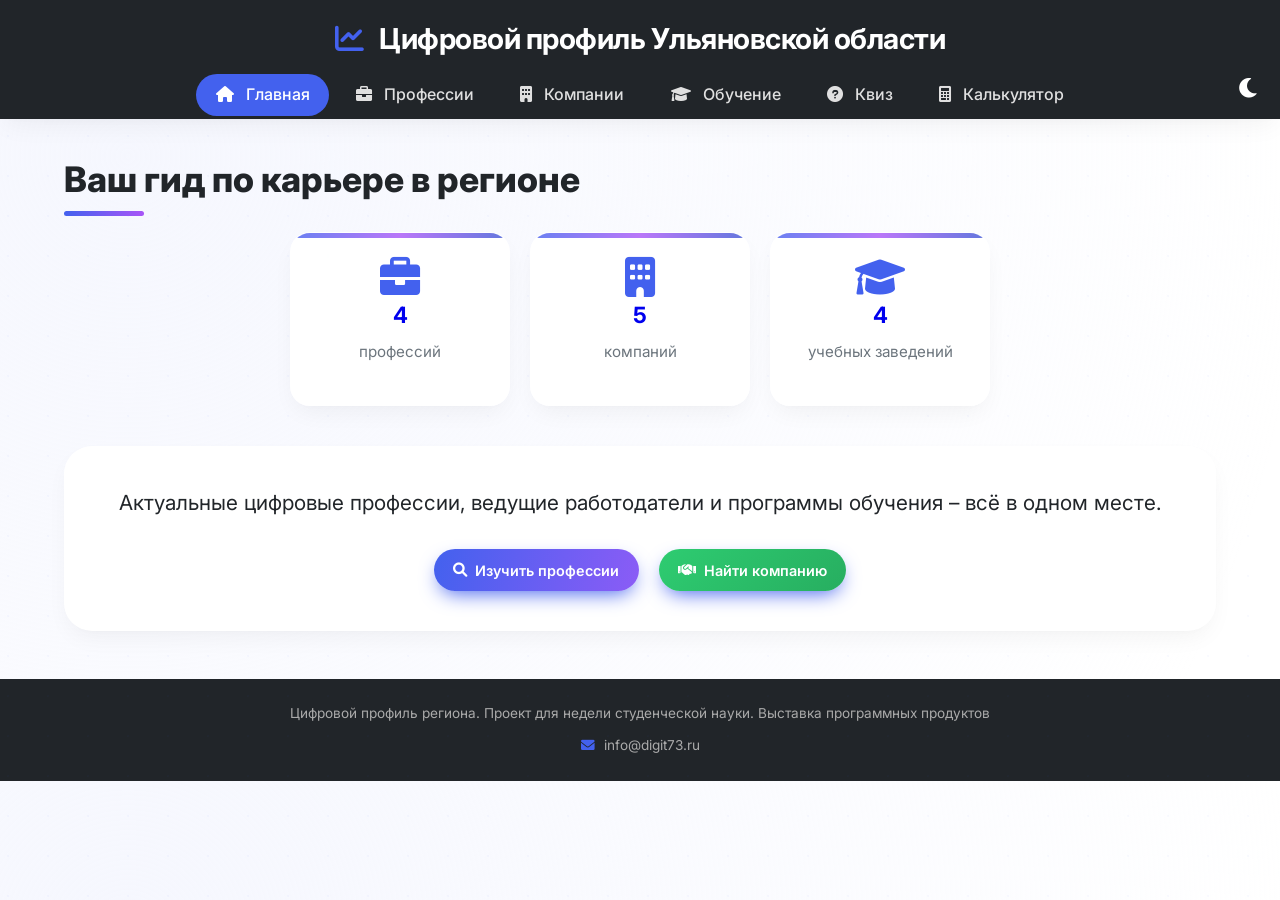
==== index.html @ 35b16ca6 "Add files via upload" ====
<!-- 1. Тип документа HTML5 -->
<!DOCTYPE html>
<!-- 2. Корневой элемент: язык страницы русский -->
<html lang="ru">
<head>
    <!-- 3. Кодировка UTF-8 (поддержка всех символов) -->
    <meta charset="UTF-8">
    <!-- 4. Адаптивный viewport: ширина = ширине устройства, масштаб 100% -->
    <meta name="viewport" content="width=device-width, initial-scale=1.0">
    <!-- 5. Заголовок вкладки браузера -->
    <title>Цифровой профиль Ульяновской области</title>
    <!-- 6. Подключение основного CSS -->
    <link rel="stylesheet" href="css/style.css">
    <!-- 7. Подключение иконок Font Awesome (внешний ресурс, не фреймворк) -->
    <link rel="stylesheet" href="https://cdnjs.cloudflare.com/ajax/libs/font-awesome/6.0.0-beta3/css/all.min.css">
</head>
<body>
    <!-- 8. Шапка сайта с навигацией -->
    <header>
        <!-- 9. Заголовок с иконкой графика -->
        <h1><i class="fas fa-chart-line"></i> Цифровой профиль Ульяновской области</h1>
        <!-- 10. Навигационное меню (иконки в ссылках) -->
        <nav>
            <a href="index.html"><i class="fas fa-home"></i> Главная</a>
            <a href="professions.html"><i class="fas fa-briefcase"></i> Профессии</a>
            <a href="companies.html"><i class="fas fa-building"></i> Компании</a>
            <a href="education.html"><i class="fas fa-graduation-cap"></i> Обучение</a>
            <a href="quiz.html"><i class="fas fa-question-circle"></i> Квиз</a>
            <a href="calculator.html"><i class="fas fa-calculator"></i> Калькулятор</a>
        </nav>
        <!-- 11. Кнопка переключения тёмной темы (в правом верхнем углу) -->
        <div style="text-align: right; margin-top: -40px; margin-right: 20px;">
            <button id="themeToggle" class="theme-btn" style="background: none; border: none; color: white; font-size: 1.4rem; cursor: pointer;">
                <i class="fas fa-moon"></i> <!-- Иконка луны (светлая тема) -->
            </button>
        </div>
    </header>

    <!-- 12. Основной контейнер -->
    <div class="container">
        <!-- 13. Заголовок страницы с полоской -->
        <h2 class="page-title">Ваш гид по карьере в регионе</h2>

        <!-- 14. Блок статистики (три кликабельные карточки) -->
        <div style="display: flex; flex-wrap: wrap; gap: 20px; justify-content: center; margin-bottom: 40px;">
            <!-- 15. Карточка-ссылка на страницу профессий -->
            <a href="professions.html" class="card-link" style="text-decoration: none; display: block; width: 220px;">
                <div class="card" style="text-align: center; width: 100%;">
                    <i class="fas fa-briefcase" style="font-size: 2.5rem; color: #4361ee;"></i>
                    <!-- 16. Счётчик профессий (заполнится через JS) -->
                    <h3 id="profCount">0</h3>
                    <p>профессий</p>
                </div>
            </a>
            <!-- 17. Карточка-ссылка на страницу компаний -->
            <a href="companies.html" class="card-link" style="text-decoration: none; display: block; width: 220px;">
                <div class="card" style="text-align: center; width: 100%;">
                    <i class="fas fa-building" style="font-size: 2.5rem; color: #4361ee;"></i>
                    <h3 id="companyCount">0</h3>
                    <p>компаний</p>
                </div>
            </a>
            <!-- 18. Карточка-ссылка на страницу образования -->
            <a href="education.html" class="card-link" style="text-decoration: none; display: block; width: 220px;">
                <div class="card" style="text-align: center; width: 100%;">
                    <i class="fas fa-graduation-cap" style="font-size: 2.5rem; color: #4361ee;"></i>
                    <h3 id="eduCount">0</h3>
                    <p>учебных заведений</p>
                </div>
            </a>
        </div>

        <!-- 19. Приветственный блок с кнопками -->
        <div style="background: white; border-radius: 28px; padding: 40px; box-shadow: var(--shadow); text-align: center;">
            <p style="font-size: 1.3rem; margin-bottom: 30px;">
                <!-- 🚀 -->
                 Актуальные цифровые профессии, ведущие работодатели и программы обучения – всё в одном месте.
            </p>
            <div style="display: flex; gap: 20px; justify-content: center; flex-wrap: wrap;">
                <a href="professions.html" class="btn"><i class="fas fa-search"></i> Изучить профессии</a>
                <a href="companies.html" class="btn" style="background: linear-gradient(135deg, #2ecc71, #27ae60);"><i class="fas fa-handshake"></i> Найти компанию</a>
            </div>
        </div>
    </div>

    <!-- 20. Подвал -->
    <footer>
        <p>Цифровой профиль региона. Проект для недели студенческой науки. Выставка программных продуктов</p>
        <p style="margin-top: 10px;"><i class="fas fa-envelope"></i> info@digit73.ru</p>
    </footer>

    <!-- 21. Подключение данных (массивы professions, companies, education) -->
    <script src="js/data.js"></script>
    <!-- 22. Общий скрипт (активное меню, тёмная тема) -->
    <script src="js/main.js"></script>
    <!-- 23. Скрипт анимированного счётчика (запускается после загрузки данных) -->
    <script>
        // Функция анимации счётчика: плавно увеличивает число от 0 до target за duration мс
        function animateCounter(elementId, targetNumber, duration = 1500) {
            const element = document.getElementById(elementId);
            if (!element) return;
            let start = 0;
            // Вычисляем шаг приращения: targetNumber / (количество кадров за duration)
            const steps = duration / 16; // примерно 60 кадров в секунду
            const increment = targetNumber / steps;
            let current = 0;
            const updateCounter = () => {
                current += increment;
                if (current < targetNumber) {
                    element.innerText = Math.floor(current);
                    requestAnimationFrame(updateCounter); // следующий кадр
                } else {
                    element.innerText = targetNumber; // финальное точное значение
                }
            };
            updateCounter();
        }

        // Запускаем анимацию после полной загрузки страницы (чтобы данные точно были)
        window.addEventListener('load', () => {
            animateCounter('profCount', professions.length);
            animateCounter('companyCount', companies.length);
            animateCounter('eduCount', education.length);
        });
    </script>
</body>
</html>
---- css/style.css ----
/* -------------------- 1. ПОДКЛЮЧЕНИЕ ШРИФТА -------------------- */
/* Импортируем шрифт Inter с серверов Google. Параметры: 400 (обычный), 500, 600, 700 (жирный). */
@import url('https://fonts.googleapis.com/css2?family=Inter:wght@400;500;600;700&display=swap');

/* -------------------- 2. CSS-ПЕРЕМЕННЫЕ (глобальные значения) -------------------- */
:root {
    --primary: #4361ee;           /* Основной синий цвет – для кнопок, ссылок, акцентов */
    --primary-dark: #3a56d4;      /* Более тёмный оттенок синего для состояния наведения */
    --secondary: #6c757d;         /* Серый цвет для второстепенного текста (описания) */
    --dark: #212529;              /* Почти чёрный цвет для основного текста (светлая тема) */
    --light: #f8f9fa;             /* Светло-серый фон (используется редко, но оставлен) */
    --white: #ffffff;             /* Белый цвет для карточек и фоновых блоков */
    --shadow: 0 10px 25px -5px rgba(0, 0, 0, 0.05), 0 8px 10px -6px rgba(0, 0, 0, 0.02); /* Лёгкая тень */
    --shadow-hover: 0 25px 35px -12px rgba(0, 0, 0, 0.2); /* Усиленная тень при наведении на карточку */
    --border-radius: 20px;        /* Единое скругление углов для карточек и блоков */
}

/* -------------------- 3. ГЛОБАЛЬНЫЙ СБРОС ОТСТУПОВ -------------------- */
/* Убираем внешние и внутренние отступы у всех элементов, меняем модель расчёта ширины */
* {
    margin: 0;                    /* Обнуляем внешние отступы */
    padding: 0;                  /* Обнуляем внутренние отступы */
    box-sizing: border-box;      /* Ширина элемента включает padding и border, не увеличивая его */
}

/* -------------------- 4. БАЗОВЫЕ СТИЛИ BODY (ФОН, ШРИФТ, ЦВЕТ) -------------------- */
body {
    font-family: 'Inter', sans-serif;   /* Устанавливаем шрифт Inter, запасной – sans-serif */
    /* Радиальный градиент: центр в точке (10% от ширины, 20% от высоты) */
    background: radial-gradient(circle at 10% 20%, rgba(67, 97, 238, 0.05) 0%, rgba(255, 255, 255, 0.98) 90%);
    color: var(--dark);                 /* Цвет текста – почти чёрный */
    line-height: 1.6;                  /* Межстрочный интервал для удобства чтения */
    transition: background 0.3s, color 0.3s; /* Плавная смена фона и цвета при переключении темы */
    position: relative;                /* Для позиционирования псевдоэлемента с точками */
}
/* Псевдоэлемент перед body – создаёт декоративный паттерн (точки) на фоне */
body::before {
    content: '';                       /* Обязательное свойство для псевдоэлемента */
    position: fixed;                  /* Фиксированное позиционирование (не двигается при скролле) */
    top: 0;                           /* Прижимаем к верхнему краю */
    left: 0;                          /* Прижимаем к левому краю */
    width: 100%;                      /* На всю ширину экрана */
    height: 100%;                     /* На всю высоту экрана */
    /* Рисуем радиальными градиентами точки: цвет с прозрачностью 3%, размер 2%, прозрачные промежутки */
    background-image: radial-gradient(circle at 20% 40%, rgba(67, 97, 238, 0.03) 2%, transparent 2.5%);
    background-size: 40px 40px;       /* Размер одной «клетки» узора */
    pointer-events: none;             /* Чтобы точки не мешали кликам по элементам */
    z-index: 0;                       /* Помещаем под основной контент */
}

/* -------------------- 5. ШАПКА САЙТА -------------------- */
header {
    background: var(--dark);          /* Тёмный фон шапки */
    color: var(--white);              /* Белый текст */
    padding: 1rem 0;                  /* Вертикальные отступы 1rem, горизонтальные 0 */
    box-shadow: var(--shadow);        /* Лёгкая тень снизу */
    position: relative;               /* Для корректного перекрытия z-index */
    z-index: 10;                      /* Чтобы шапка была выше декоративных точек */
}
/* Заголовок первого уровня внутри шапки */
header h1 {
    text-align: center;               /* Выравнивание по центру */
    font-weight: 700;                 /* Жирное начертание */
    letter-spacing: -0.5px;           /* Немного уменьшаем расстояние между буквами */
    font-size: 1.8rem;                /* Размер шрифта */
}
/* Иконка внутри заголовка */
header h1 i {
    margin-right: 10px;               /* Отступ справа от иконки */
    color: var(--primary);            /* Цвет иконки – основной синий */
}

/* -------------------- 6. НАВИГАЦИЯ -------------------- */
nav {
    display: flex;                    /* Горизонтальное расположение пунктов */
    justify-content: center;          /* Центрируем по горизонтали */
    flex-wrap: wrap;                  /* Если не влезают – переносим на новую строку */
    gap: 0.5rem;                     /* Расстояние между пунктами */
    margin-top: 0.75rem;              /* Отступ сверху от заголовка */
}
/* Ссылки в навигации */
nav a {
    color: #e0e0e0;                   /* Светло-серый цвет текста */
    text-decoration: none;            /* Убираем подчёркивание */
    padding: 0.5rem 1.2rem;           /* Внутренние отступы: сверху/снизу 0.5rem, слева/справа 1.2rem */
    border-radius: 40px;              /* Сильно скруглённые углы (пилюли) */
    font-weight: 500;                 /* Полужирное начертание */
    transition: all 0.2s ease;        /* Плавные переходы для всех свойств */
}
/* Иконка внутри ссылки навигации */
nav a i {
    margin-right: 8px;                /* Отступ иконки от текста */
}
/* Эффект при наведении на пункт меню */
nav a:hover {
    background: rgba(255, 255, 255, 0.1); /* Полупрозрачный белый фон */
    color: white;                         /* Полностью белый текст */
}
/* Активный пункт меню (текущая страница) */
nav a.active {
    background: var(--primary);       /* Заливка основным синим цветом */
    color: white;                     /* Белый текст */
}

/* -------------------- 7. ОСНОВНОЙ КОНТЕЙНЕР ДЛЯ КОНТЕНТА -------------------- */
.container {
    max-width: 1200px;                /* Максимальная ширина контента */
    margin: 2rem auto;                /* Отступы сверху/снизу 2rem, горизонтально auto (центрирование) */
    padding: 0 1.5rem;                /* Боковые отступы на случай узкого экрана */
    position: relative;               /* Чтобы контент был над декоративными точками */
    z-index: 2;                       /* Поднимаем выше псевдоэлемента body::before */
}

/* -------------------- 8. ЗАГОЛОВКИ СТРАНИЦ С ДЕКОРАТИВНОЙ ПОЛОСКОЙ -------------------- */
.page-title {
    font-size: 2.2rem;                /* Крупный размер */
    font-weight: 800;                 /* Экстра-жирный */
    margin-bottom: 1.5rem;            /* Отступ снизу */
    position: relative;               /* Для позиционирования псевдоэлемента с полоской */
    display: inline-block;            /* Чтобы полоска была только под текстом, а не на всю ширину */
}
/* Псевдоэлемент – цветная полоска под заголовком */
.page-title::after {
    content: '';                      /* Обязательно для псевдоэлемента */
    position: absolute;               /* Абсолютное позиционирование относительно .page-title */
    bottom: -8px;                    /* Отступ вниз от текста */
    left: 0;                          /* Привязана к левому краю */
    width: 80px;                      /* Ширина полоски */
    height: 5px;                      /* Высота полоски */
    background: linear-gradient(90deg, var(--primary), #a855f7); /* Градиент от синего к фиолетовому */
    border-radius: 5px;               /* Скругление концов */
    animation: slideIn 0.5s ease-out; /* Анимация появления (выезжает слева) */
}
/* Анимация выезжающей полоски */
@keyframes slideIn {
    from { width: 0; opacity: 0; }   /* Начальное состояние: ширина 0, прозрачно */
    to { width: 80px; opacity: 1; }   /* Конечное: ширина 80px, полностью видно */
}

/* -------------------- 9. СЕТКА КАРТОЧЕК (FLEX-КОНТЕЙНЕР) -------------------- */
.card-container {
    display: flex;                    /* Включаем flex-раскладку */
    flex-wrap: wrap;                 /* Разрешаем перенос карточек на следующую строку */
    gap: 1.8rem;                     /* Расстояние между карточками */
    justify-content: center;         /* Центрируем карточки по горизонтали */
    margin-top: 1.5rem;              /* Отступ сверху от фильтра */
}

/* -------------------- 10. СТИЛИ ОДНОЙ КАРТОЧКИ (СТЕКЛЯННЫЙ ЭФФЕКТ) -------------------- */
.card {
    background: rgba(255, 255, 255, 0.9);  /* Белый с прозрачностью 90% (лёгкое стекло) */
    backdrop-filter: blur(2px);            /* Размытие фона под карточкой (эффект стекла) */
    border-radius: var(--border-radius);   /* Скругление углов из переменной (20px) */
    padding: 1.5rem;                      /* Внутренние отступы */
    box-shadow: var(--shadow);             /* Лёгкая тень из переменной */
    transition: transform 0.25s ease, box-shadow 0.25s ease, background 0.2s; /* Плавные изменения */
    width: 300px;                         /* Фиксированная ширина карточки */
    display: flex;                        /* Внутри – flex-контейнер */
    flex-direction: column;               /* Элементы располагаются вертикально */
    border: 1px solid rgba(255, 255, 255, 0.3); /* Полупрозрачная белая рамка */
    position: relative;                   /* Для позиционирования цветной полоски сверху */
    overflow: hidden;                     /* Чтобы цветная полоска не вылезала за скруглённые углы */
    animation: fadeInUp 0.4s ease-out;    /* Анимация появления снизу */
}
/* Цветная полоска сверху карточки (псевдоэлемент) */
.card::before {
    content: '';                          /* Обязательное свойство */
    position: absolute;                   /* Абсолютное позиционирование внутри .card */
    top: 0;                               /* Прижимаем к верхнему краю */
    left: 0;                              /* Прижимаем к левому краю */
    width: 100%;                          /* На всю ширину карточки */
    height: 5px;                          /* Высота полоски 5 пикселей */
    background: linear-gradient(90deg, var(--primary), #a855f7, var(--primary-dark)); /* Градиент */
    opacity: 0.8;                         /* Немного прозрачная */
}
/* Эффект при наведении курсора на карточку */
.card:hover {
    transform: translateY(-8px);          /* Поднимаем карточку вверх на 8px */
    box-shadow: var(--shadow-hover);      /* Усиленная тень */
    background: rgba(255, 255, 255, 1);   /* Полностью непрозрачный белый фон */
}
/* Заголовок внутри карточки */
.card h3 {
    font-size: 1.4rem;                    /* Размер шрифта */
    font-weight: 700;                     /* Жирный */
    margin-bottom: 0.5rem;                /* Отступ снизу */
}
/* Текст описания внутри карточки */
.card p {
    color: var(--secondary);              /* Серый цвет */
    margin-bottom: 1rem;                  /* Отступ снизу */
    font-size: 0.95rem;                  /* Размер шрифта */
    flex-grow: 1;                         /* Занимает всё свободное место, чтобы кнопка была внизу */
}
/* Блок с зарплатой */
.card .salary {
    font-weight: 700;                     /* Жирный */
    color: var(--primary);                /* Синий цвет */
    margin-bottom: 0.5rem;                /* Отступ снизу */
    font-size: 1.1rem;                   /* Немного крупнее */
}
/* Бейдж востребованности */
.card .demand {
    display: inline-block;                /* Чтобы ширина была по содержимому */
    padding: 0.25rem 1rem;               /* Внутренние отступы */
    border-radius: 30px;                 /* Сильно скруглённые углы (пилюля) */
    font-size: 0.75rem;                  /* Мелкий текст */
    font-weight: 700;                    /* Жирный */
    text-transform: uppercase;            /* Все буквы заглавные */
    align-self: flex-start;              /* Прижимаем к левому краю (не растягиваем) */
    margin-bottom: 1rem;                 /* Отступ снизу */
}
/* Иконки внутри карточки – анимация при наведении */
.card i {
    transition: transform 0.2s, color 0.2s; /* Плавное изменение размера и цвета */
}
.card:hover i {
    transform: scale(1.1);                /* Увеличиваем иконку на 10% */
    color: var(--primary);                /* Меняем цвет на основной синий */
}

/* -------------------- 11. ЦВЕТА БЕЙДЖЕЙ ВОСТРЕБОВАННОСТИ -------------------- */
.demand-high { background: #fee2e2; color: #b91c1c; }   /* Красный для высокого спроса */
.demand-medium { background: #fff3cd; color: #856404; } /* Жёлтый для среднего */
.demand-low { background: #d1e7dd; color: #0f5132; }    /* Зелёный для низкого */

/* -------------------- 12. КНОПКИ (ОБЩИЙ СТИЛЬ) -------------------- */
.card button, .btn {
    background: linear-gradient(105deg, var(--primary) 0%, #8b5cf6 100%); /* Градиент синий→фиолетовый */
    color: white;                         /* Белый текст */
    border: none;                         /* Убираем стандартную рамку */
    padding: 0.6rem 1.2rem;               /* Внутренние отступы */
    border-radius: 40px;                  /* Сильно скруглённые углы (пилюля) */
    font-size: 0.9rem;                   /* Размер шрифта */
    font-weight: 600;                     /* Полужирный */
    cursor: pointer;                      /* Курсор-указатель при наведении */
    transition: all 0.3s cubic-bezier(0.2, 0.9, 0.4, 1.1); /* Плавная анимация с нелинейным ускорением */
    box-shadow: 0 8px 20px -6px var(--primary); /* Тень с синим свечением */
    align-self: flex-start;              /* Прижимаем к левому краю (не растягиваем) */
    text-decoration: none;                /* Убираем подчёркивание (для ссылок) */
    display: inline-flex;                /* Гибкий контейнер для иконки и текста в строку */
    align-items: center;                 /* Вертикальное выравнивание по центру */
    gap: 8px;                            /* Расстояние между иконкой и текстом */
}
/* Эффект при наведении на кнопку */
.card button:hover, .btn:hover {
    transform: translateY(-2px);          /* Лёгкий подъём вверх */
    box-shadow: 0 12px 25px -8px var(--primary); /* Усиленная тень */
    background: linear-gradient(105deg, #3b4fcf 0%, #7c3aed 100%); /* Более тёмный градиент */
}
/* Эффект при нажатии (active) */
.card button:active, .btn:active {
    transform: translateY(1px);           /* Небольшое опускание (имитация нажатия) */
}

/* -------------------- 13. БЛОК ФИЛЬТРАЦИИ (СТЕКЛЯННЫЙ ЭФФЕКТ) -------------------- */
.filter-section {
    background: rgba(255, 255, 255, 0.85); /* Белый с прозрачностью 85% */
    backdrop-filter: blur(4px);            /* Размытие фона под блоком (стекло) */
    padding: 1rem 1.5rem;                 /* Внутренние отступы */
    border-radius: 60px;                  /* Очень скруглённые углы (большая пилюля) */
    box-shadow: 0 10px 25px -10px rgba(0, 0, 0, 0.1); /* Лёгкая тень */
    display: flex;                        /* Горизонтальное расположение элементов */
    gap: 1rem;                            /* Расстояние между элементами */
    flex-wrap: wrap;                      /* Перенос на новую строку при узком экране */
    align-items: center;                  /* Вертикальное выравнивание по центру */
    margin-bottom: 2rem;                  /* Отступ снизу */
    border: 1px solid rgba(255, 255, 255, 0.5); /* Полупрозрачная белая рамка */
}
/* Метка (label) внутри блока фильтрации */
.filter-section label {
    font-weight: 600;                     /* Полужирный */
}
/* Селекты и поля ввода внутри фильтра */
.filter-section select, .filter-section input {
    padding: 0.5rem 1rem;                 /* Внутренние отступы */
    border: 1px solid #dee2e6;            /* Светло-серая рамка */
    border-radius: 40px;                  /* Скругление */
    font-size: 0.9rem;                   /* Размер шрифта */
    background: white;                    /* Белый фон */
    transition: all 0.2s;                /* Плавные переходы */
}
/* Состояние фокуса для полей ввода */
.filter-section select:focus, .filter-section input:focus {
    outline: none;                        /* Убираем стандартное обведение */
    border-color: var(--primary);         /* Меняем цвет рамки на основной синий */
    box-shadow: 0 0 0 3px rgba(67, 97, 238, 0.2); /* Синее свечение */
}

/* -------------------- 14. КАЛЬКУЛЯТОР ЗАРПЛАТ -------------------- */
.calculator-box {
    background: white;                    /* Белый фон */
    border-radius: var(--border-radius);  /* Скругление углов */
    padding: 2rem;                        /* Внутренние отступы */
    max-width: 550px;                     /* Ограничение ширины */
    margin: 0 auto;                       /* Центрирование по горизонтали */
    box-shadow: var(--shadow);             /* Тень */
}
/* Группа полей формы (метка + поле) */
.form-group {
    margin-bottom: 1.5rem;                /* Отступ снизу */
}
/* Метка внутри группы */
.form-group label {
    display: block;                       /* Занимает всю ширину */
    font-weight: 600;                     /* Полужирный */
    margin-bottom: 0.5rem;                /* Отступ снизу */
}
/* Селекты и поля ввода внутри калькулятора */
.form-group select, .form-group input {
    width: 100%;                          /* На всю ширину родителя */
    padding: 0.75rem 1rem;                /* Внутренние отступы */
    border: 1px solid #dee2e6;            /* Светло-серая рамка */
    border-radius: 40px;                  /* Скругление */
    font-size: 1rem;                     /* Размер шрифта */
}
/* Блок с результатом расчёта */
.result-box {
    margin-top: 1.5rem;                   /* Отступ сверху */
    padding: 1rem;                        /* Внутренние отступы */
    background: #eef2ff;                  /* Светло-синий фон */
    border-radius: var(--border-radius);  /* Скругление */
    border-left: 5px solid var(--primary); /* Цветная полоска слева */
}

/* -------------------- 15. ПОДВАЛ САЙТА -------------------- */
footer {
    background: var(--dark);              /* Тёмный фон */
    color: #aaa;                          /* Светло-серый текст */
    text-align: center;                   /* Текст по центру */
    padding: 1.5rem;                      /* Внутренние отступы */
    margin-top: 3rem;                     /* Отступ сверху от контента */
    font-size: 0.85rem;                  /* Мелкий шрифт */
}
/* Иконки в подвале */
footer i {
    margin-right: 5px;                    /* Отступ справа */
    color: var(--primary);                /* Синий цвет */
}

/* -------------------- 16. АНИМАЦИЯ ПОЯВЛЕНИЯ КАРТОЧЕК (FADE IN + СДВИГ) -------------------- */
@keyframes fadeInUp {
    from {
        opacity: 0;                       /* Начальное состояние – полностью прозрачно */
        transform: translateY(20px);      /* Сдвиг вниз на 20 пикселей */
    }
    to {
        opacity: 1;                       /* Конечное состояние – полностью видимо */
        transform: translateY(0);         /* Без сдвига */
    }
}

/* -------------------- 17. АДАПТИВНОСТЬ ДЛЯ МОБИЛЬНЫХ УСТРОЙСТВ (ШИРИНА ≤ 768px) -------------------- */
@media (max-width: 768px) {
    header h1 { font-size: 1.4rem; }            /* Уменьшаем заголовок шапки */
    nav a { padding: 0.4rem 0.8rem; font-size: 0.8rem; } /* Уменьшаем ссылки в меню */
    .page-title { font-size: 1.8rem; }           /* Уменьшаем заголовки страниц */
    .filter-section {
        flex-direction: column;                  /* Элементы фильтра выстраиваются вертикально */
        align-items: stretch;                    /* Растягиваются на всю ширину */
        border-radius: 24px;                     /* Меньшее скругление */
    }
    .filter-section select, .filter-section input {
        width: 100%;                             /* Поля ввода на всю ширину */
    }
    .card-container {
        justify-content: center;                 /* Карточки по центру */
    }
}

/* -------------------- 18. СТИЛИ ДЛЯ КВИЗА (ТЕСТА) -------------------- */
.quiz-container {
    background: white;                    /* Белый фон */
    border-radius: var(--border-radius);  /* Скругление */
    padding: 2rem;                        /* Внутренние отступы */
    box-shadow: var(--shadow);             /* Тень */
    max-width: 700px;                     /* Ограничение ширины */
    margin: 0 auto;                       /* Центрирование */
}
/* Прогресс-бар (полоса выполнения) */
.progress {
    height: 8px;                          /* Высота */
    background: #e0e0e0;                  /* Светло-серый фон */
    border-radius: 10px;                  /* Скругление */
    margin-bottom: 2rem;                  /* Отступ снизу */
    overflow: hidden;                     /* Чтобы дочерний элемент не вылезал */
}
/* Заполненная часть прогресс-бара */
.progress-bar {
    width: 0%;                            /* Начальная ширина 0% */
    height: 100%;                         /* На всю высоту родителя */
    background: var(--primary);           /* Синий цвет */
    transition: width 0.3s;              /* Плавное изменение ширины */
}
/* Контейнер для вариантов ответов */
.options {
    display: flex;
    flex-direction: column;               /* Вертикальное расположение */
    gap: 1rem;                            /* Расстояние между вариантами */
    margin: 1.5rem 0;                     /* Отступы сверху и снизу */
}
/* Кнопка варианта ответа */
.option-btn {
    background: #f2f2f2;                  /* Светло-серый фон */
    border: 2px solid transparent;        /* Прозрачная рамка (запас для выделения) */
    border-radius: 60px;                  /* Сильно скруглённые углы */
    padding: 0.8rem 1.2rem;               /* Внутренние отступы */
    font-size: 1rem;                      /* Размер шрифта */
    cursor: pointer;                      /* Курсор-указатель */
    transition: all 0.2s;                /* Плавные переходы */
    text-align: left;                     /* Текст слева */
    display: flex;                        /* Для иконки и текста в строку */
    align-items: center;                  /* Вертикальное выравнивание */
    gap: 12px;                            /* Расстояние между иконкой и текстом */
}
/* Иконка внутри варианта ответа */
.option-btn i {
    width: 24px;                          /* Фиксированная ширина для выравнивания */
    color: var(--primary);                /* Синий цвет */
}
/* Эффект при наведении на вариант */
.option-btn:hover {
    background: #e6e6e6;                  /* Темнее фон */
    border-color: var(--primary);         /* Рамка становится синей */
}
/* Выбранный (активный) вариант */
.option-btn.selected {
    background: var(--primary);           /* Синий фон */
    color: white;                         /* Белый текст */
}
.option-btn.selected i {
    color: white;                         /* Белая иконка */
}
/* Кнопки навигации (Назад / Далее) */
.navigation {
    display: flex;
    justify-content: space-between;       /* Растягиваем по краям */
    gap: 1rem;                            /* Расстояние между кнопками */
    margin-top: 1rem;                     /* Отступ сверху */
}
/* Блок с результатом теста */
.result-card {
    display: flex;
    gap: 1.5rem;                          /* Расстояние между элементами */
    align-items: center;                  /* Выравнивание по центру */
    flex-wrap: wrap;                      /* Перенос на узких экранах */
    background: #f8f9fa;                  /* Светлый фон */
    padding: 1.5rem;                      /* Внутренние отступы */
    border-radius: 20px;                  /* Скругление */
}
/* Адаптация результата для телефонов (ширина ≤ 500px) */
@media (max-width: 500px) {
    .result-card {
        flex-direction: column;           /* Вертикальное расположение */
        text-align: center;               /* Текст по центру */
    }
}

/* -------------------- 19. ДОПОЛНИТЕЛЬНО: КЛИКАБЕЛЬНЫЕ КАРТОЧКИ-ССЫЛКИ -------------------- */
/* Обёртка-ссылка вокруг карточки (чтобы вся карточка была кликабельной) */
.card-link {
    text-decoration: none;                /* Убираем подчёркивание */
    display: block;                       /* Блочный элемент */
}
/* Эффект при наведении на ссылку-обёртку */
.card-link .card {
    transition: transform 0.2s, box-shadow 0.2s; /* Плавные переходы */
}
.card-link:hover .card {
    transform: translateY(-6px);          /* Подъём карточки */
    box-shadow: var(--shadow-hover);       /* Усиленная тень */
}

/* -------------------- 20. ТЁМНАЯ ТЕМА (АКТИВИРУЕТСЯ КЛАССОМ .DARK-THEME НА BODY) -------------------- */
/* Основной фон body в тёмной теме – глубокий фиолетово-синий градиент */
body.dark-theme {
    background: radial-gradient(circle at 30% 10%, #0f0c29, #24243e);
    color: #f0f0f0;                       /* Светлый цвет для основного текста */
}
/* Паттерн точек в тёмной теме – более светлые точки */
body.dark-theme::before {
    background-image: radial-gradient(circle at 20% 40%, rgba(255, 255, 255, 0.05) 2%, transparent 2.5%);
}
/* Все карточки – тёмно-синие с полупрозрачностью */
body.dark-theme .card {
    background: rgba(30, 30, 50, 0.85);
    backdrop-filter: blur(4px);
    border-color: rgba(255, 255, 255, 0.1);
    color: #f0f0f0;                       /* Светлый текст внутри карточек */
}
/* Заголовки карточек */
body.dark-theme .card h3 {
    color: #ffffff;                       /* Белый цвет для заголовков */
}
/* Второстепенный текст внутри карточек */
body.dark-theme .card p {
    color: #c0c0e0;                       /* Светло-сиреневый для читаемости */
}
/* Блок зарплаты в карточках */
body.dark-theme .card .salary {
    color: #a0b4ff;                       /* Светло-синий для акцента */
}
/* Бейджи востребованности оставляем без изменений (их цвета и так контрастны) */
/* Цветная полоска карточек в тёмной теме – неоновые оттенки */
body.dark-theme .card::before {
    background: linear-gradient(90deg, #60a5fa, #c084fc);
}
/* Блок фильтрации */
body.dark-theme .filter-section {
    background: rgba(30, 30, 50, 0.8);
    color: #f0f0f0;                       /* Светлый текст */
}
/* Поля ввода фильтра */
body.dark-theme .filter-section select,
body.dark-theme .filter-section input {
    background: #1e1e2f;
    color: #e0e0e0;
    border-color: #3a3a5a;
}
/* Калькулятор и контейнер квиза */
body.dark-theme .calculator-box,
body.dark-theme .quiz-container {
    background: #2d2d44;
    color: #e0e0e0;
}
/* Группы форм в калькуляторе */
body.dark-theme .form-group label {
    color: #f0f0f0;
}
/* Поля ввода в калькуляторе */
body.dark-theme .form-group select,
body.dark-theme .form-group input {
    background: #1e1e2f;
    color: #e0e0e0;
    border-color: #3a3a5a;
}
/* Блок результата */
body.dark-theme .result-box {
    background: #1e1e2f;
    color: #e0e0e0;
    border-left-color: #60a5fa;
}
/* Кнопки вариантов ответа в квизе */
body.dark-theme .option-btn {
    background: #3a3a5a;
    color: #e0e0e0;
}
body.dark-theme .option-btn:hover {
    background: #4a4a6a;
}
/* Текст вопроса в квизе */
body.dark-theme #question-text {
    color: #ffffff;
}
/* Подвал */
body.dark-theme footer {
    background: #0f0f1a;
    color: #b0b0d0;                       /* Светлый текст в подвале */
}
/* Ссылки в подвале */
body.dark-theme footer a {
    color: #a0b4ff;
}
/* Ссылки навигации */
body.dark-theme nav a.active {
    background: var(--primary);
    color: white;
}
body.dark-theme nav a {
    color: #c0c0e0;
}
body.dark-theme nav a:hover {
    color: white;
}
/* Заголовки страниц */
body.dark-theme .page-title {
    color: #ffffff;
}
/* Приветственный блок на главной (если есть inline-стили) */
body.dark-theme [style*="background: white"] {
    background: #2d2d44 !important;
    color: #e0e0e0 !important;
}
/* Иконки в карточках */
body.dark-theme .card i {
    color: #a0b4ff;
}
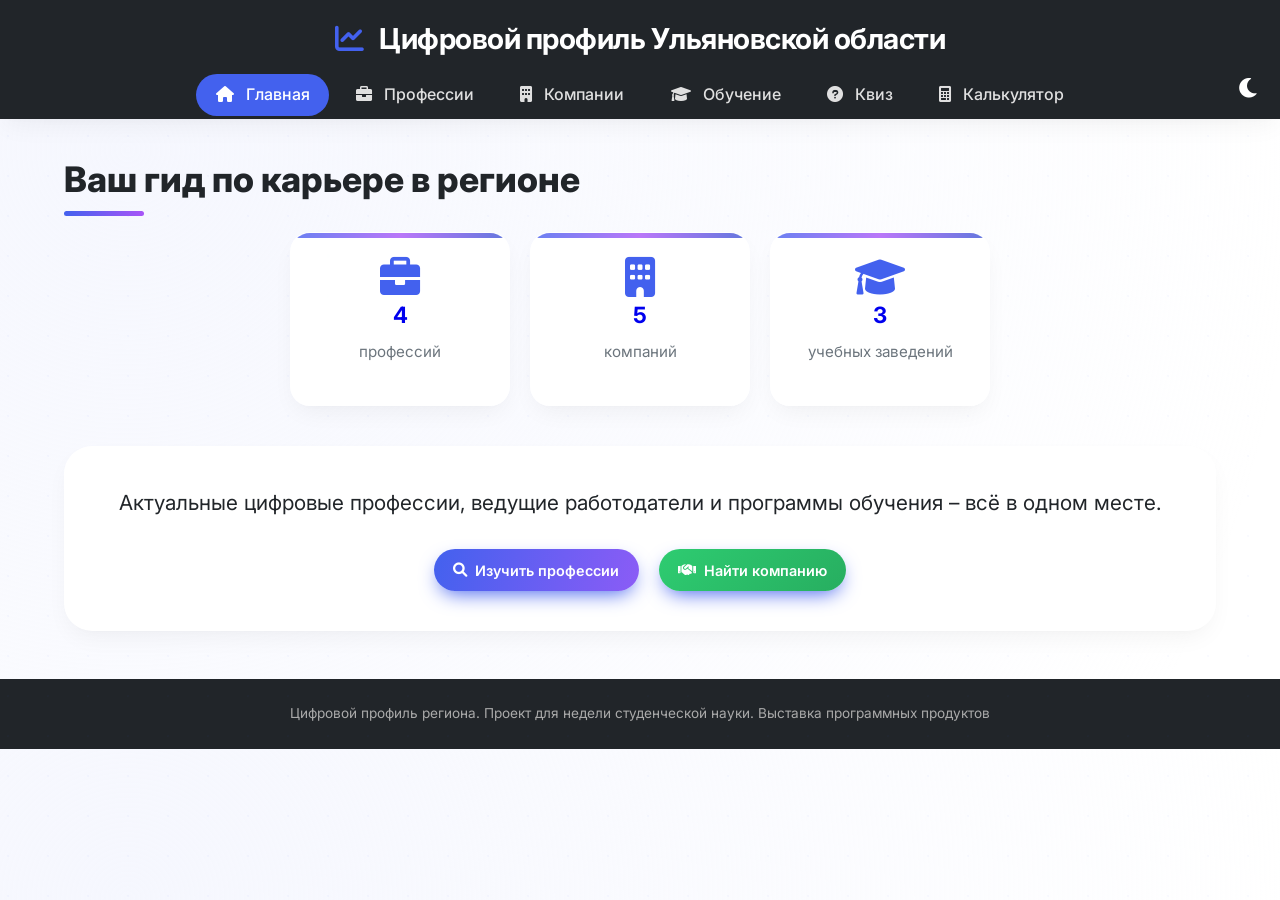
==== commit d838cdf7: "index.html" ====
--- a/index.html
+++ b/index.html
@@ -86,7 +86,7 @@
     <!-- 20. Подвал -->
     <footer>
         <p>Цифровой профиль региона. Проект для недели студенческой науки. Выставка программных продуктов</p>
-        <p style="margin-top: 10px;"><i class="fas fa-envelope"></i> info@digit73.ru</p>
+       
     </footer>
 
     <!-- 21. Подключение данных (массивы professions, companies, education) -->
@@ -124,4 +124,4 @@
         });
     </script>
 </body>
-</html>+</html>
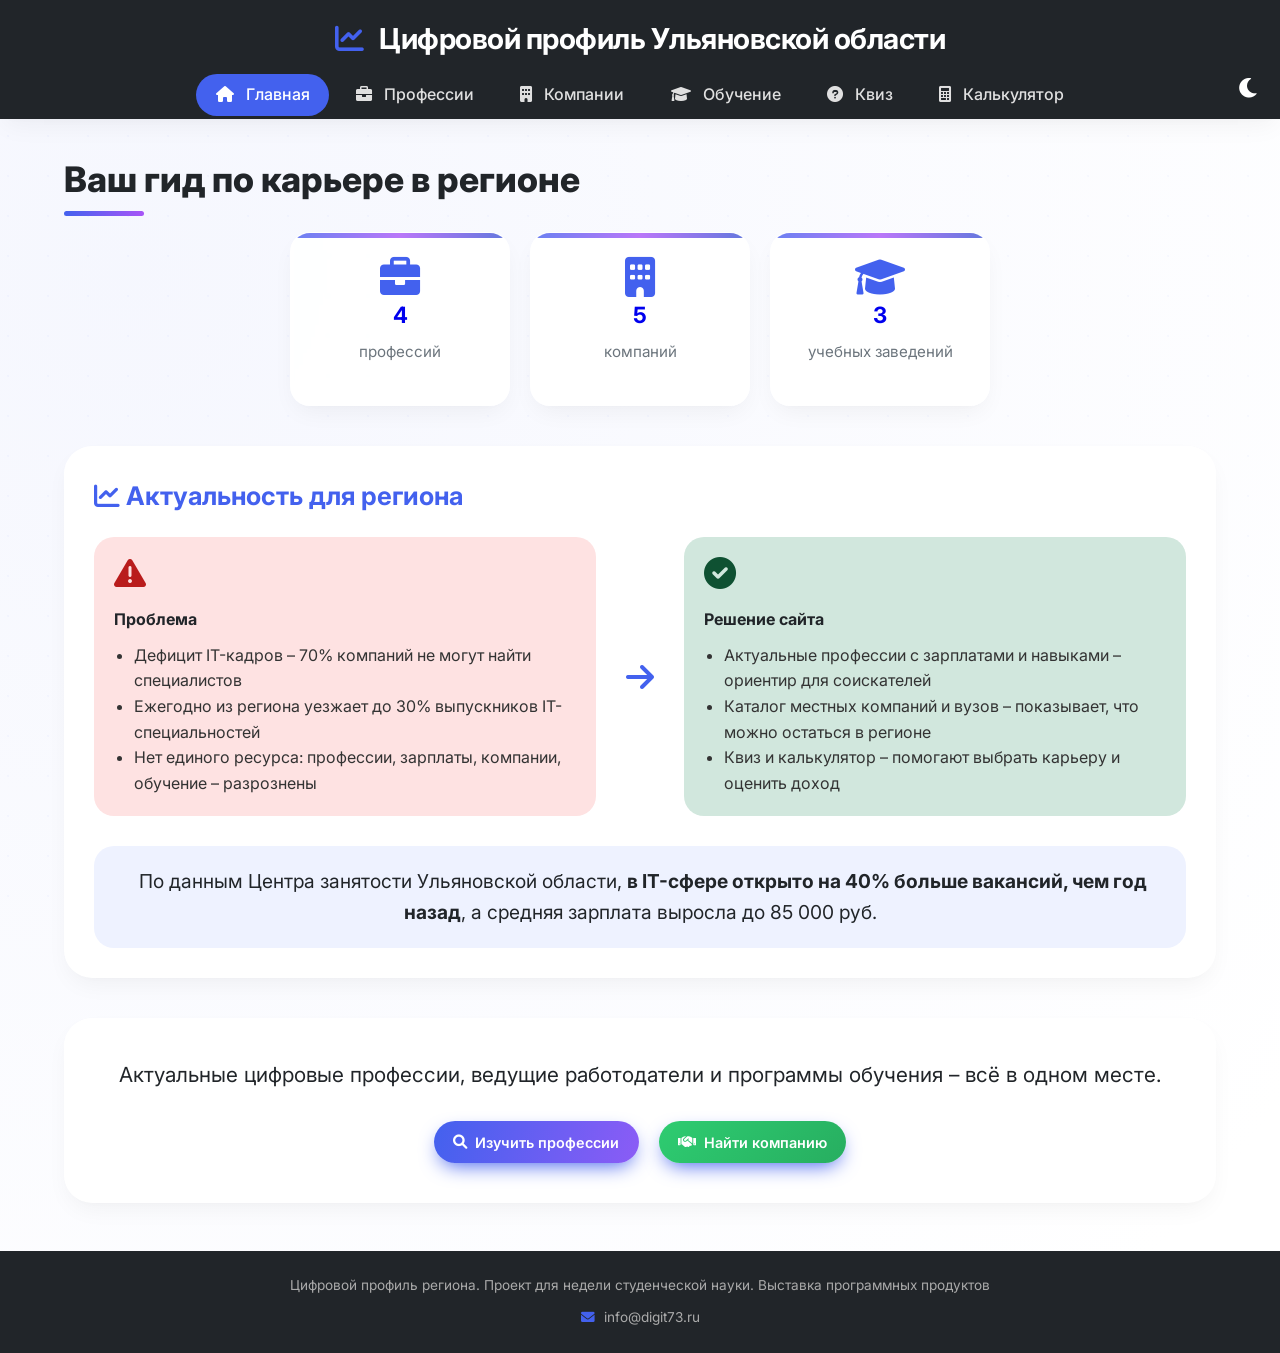
==== commit b848b925: "index.html" ====
--- a/index.html
+++ b/index.html
@@ -1,25 +1,15 @@
-<!-- 1. Тип документа HTML5 -->
 <!DOCTYPE html>
-<!-- 2. Корневой элемент: язык страницы русский -->
 <html lang="ru">
 <head>
-    <!-- 3. Кодировка UTF-8 (поддержка всех символов) -->
     <meta charset="UTF-8">
-    <!-- 4. Адаптивный viewport: ширина = ширине устройства, масштаб 100% -->
     <meta name="viewport" content="width=device-width, initial-scale=1.0">
-    <!-- 5. Заголовок вкладки браузера -->
     <title>Цифровой профиль Ульяновской области</title>
-    <!-- 6. Подключение основного CSS -->
     <link rel="stylesheet" href="css/style.css">
-    <!-- 7. Подключение иконок Font Awesome (внешний ресурс, не фреймворк) -->
     <link rel="stylesheet" href="https://cdnjs.cloudflare.com/ajax/libs/font-awesome/6.0.0-beta3/css/all.min.css">
 </head>
 <body>
-    <!-- 8. Шапка сайта с навигацией -->
     <header>
-        <!-- 9. Заголовок с иконкой графика -->
         <h1><i class="fas fa-chart-line"></i> Цифровой профиль Ульяновской области</h1>
-        <!-- 10. Навигационное меню (иконки в ссылках) -->
         <nav>
             <a href="index.html"><i class="fas fa-home"></i> Главная</a>
             <a href="professions.html"><i class="fas fa-briefcase"></i> Профессии</a>
@@ -28,31 +18,26 @@
             <a href="quiz.html"><i class="fas fa-question-circle"></i> Квиз</a>
             <a href="calculator.html"><i class="fas fa-calculator"></i> Калькулятор</a>
         </nav>
-        <!-- 11. Кнопка переключения тёмной темы (в правом верхнем углу) -->
+        <!-- Кнопка переключения тёмной темы -->
         <div style="text-align: right; margin-top: -40px; margin-right: 20px;">
             <button id="themeToggle" class="theme-btn" style="background: none; border: none; color: white; font-size: 1.4rem; cursor: pointer;">
-                <i class="fas fa-moon"></i> <!-- Иконка луны (светлая тема) -->
+                <i class="fas fa-moon"></i>
             </button>
         </div>
     </header>
 
-    <!-- 12. Основной контейнер -->
     <div class="container">
-        <!-- 13. Заголовок страницы с полоской -->
         <h2 class="page-title">Ваш гид по карьере в регионе</h2>
 
-        <!-- 14. Блок статистики (три кликабельные карточки) -->
+        <!-- Блок статистики (кликабельные карточки) -->
         <div style="display: flex; flex-wrap: wrap; gap: 20px; justify-content: center; margin-bottom: 40px;">
-            <!-- 15. Карточка-ссылка на страницу профессий -->
             <a href="professions.html" class="card-link" style="text-decoration: none; display: block; width: 220px;">
                 <div class="card" style="text-align: center; width: 100%;">
                     <i class="fas fa-briefcase" style="font-size: 2.5rem; color: #4361ee;"></i>
-                    <!-- 16. Счётчик профессий (заполнится через JS) -->
                     <h3 id="profCount">0</h3>
                     <p>профессий</p>
                 </div>
             </a>
-            <!-- 17. Карточка-ссылка на страницу компаний -->
             <a href="companies.html" class="card-link" style="text-decoration: none; display: block; width: 220px;">
                 <div class="card" style="text-align: center; width: 100%;">
                     <i class="fas fa-building" style="font-size: 2.5rem; color: #4361ee;"></i>
@@ -60,7 +45,6 @@
                     <p>компаний</p>
                 </div>
             </a>
-            <!-- 18. Карточка-ссылка на страницу образования -->
             <a href="education.html" class="card-link" style="text-decoration: none; display: block; width: 220px;">
                 <div class="card" style="text-align: center; width: 100%;">
                     <i class="fas fa-graduation-cap" style="font-size: 2.5rem; color: #4361ee;"></i>
@@ -70,11 +54,51 @@
             </a>
         </div>
 
-        <!-- 19. Приветственный блок с кнопками -->
+        <!-- Блок "Актуальность и решение проблемы" -->
+        <div style="background: white; border-radius: 28px; padding: 30px; margin: 40px 0; box-shadow: var(--shadow);">
+            <h3 style="font-size: 1.6rem; margin-bottom: 20px; color: var(--primary);">
+                <i class="fas fa-chart-line"></i> Актуальность для региона
+            </h3>
+            <div style="display: flex; flex-wrap: wrap; gap: 30px; justify-content: space-between;">
+                <div style="flex: 1; min-width: 200px;">
+                    <div style="background: #fee2e2; border-radius: 20px; padding: 20px; height: 100%;">
+                        <i class="fas fa-exclamation-triangle" style="font-size: 2rem; color: #b91c1c;"></i>
+                        <h4 style="margin: 15px 0 10px;">Проблема</h4>
+                        <ul style="padding-left: 20px; color: #333;">
+                            <li>Дефицит IT-кадров – 70% компаний не могут найти специалистов</li>
+                            <li>Ежегодно из региона уезжает до 30% выпускников IT-специальностей</li>
+                            <li>Нет единого ресурса: профессии, зарплаты, компании, обучение – разрознены</li>
+                        </ul>
+                    </div>
+                </div>
+                <div style="display: flex; align-items: center; font-size: 2rem; color: var(--primary);">
+                    <i class="fas fa-arrow-right"></i>
+                </div>
+                <div style="flex: 1; min-width: 200px;">
+                    <div style="background: #d1e7dd; border-radius: 20px; padding: 20px; height: 100%;">
+                        <i class="fas fa-check-circle" style="font-size: 2rem; color: #0f5132;"></i>
+                        <h4 style="margin: 15px 0 10px;">Решение сайта</h4>
+                        <ul style="padding-left: 20px; color: #333;">
+                            <li>Актуальные профессии с зарплатами и навыками – ориентир для соискателей</li>
+                            <li>Каталог местных компаний и вузов – показывает, что можно остаться в регионе</li>
+                            <li>Квиз и калькулятор – помогают выбрать карьеру и оценить доход</li>
+                        </ul>
+                    </div>
+                </div>
+            </div>
+            <div style="margin-top: 30px; text-align: center; background: #eef2ff; border-radius: 20px; padding: 20px;">
+                <p style="font-size: 1.2rem;">
+                    <i class="fas fa-chart-simple"></i> По данным Центра занятости Ульяновской области, 
+                    <strong>в IT-сфере открыто на 40% больше вакансий, чем год назад</strong>, 
+                    а средняя зарплата выросла до 85 000 руб.
+                </p>
+            </div>
+        </div>
+
+        <!-- Приветственный блок с кнопками -->
         <div style="background: white; border-radius: 28px; padding: 40px; box-shadow: var(--shadow); text-align: center;">
             <p style="font-size: 1.3rem; margin-bottom: 30px;">
-                <!-- 🚀 -->
-                 Актуальные цифровые профессии, ведущие работодатели и программы обучения – всё в одном месте.
+                Актуальные цифровые профессии, ведущие работодатели и программы обучения – всё в одном месте.
             </p>
             <div style="display: flex; gap: 20px; justify-content: center; flex-wrap: wrap;">
                 <a href="professions.html" class="btn"><i class="fas fa-search"></i> Изучить профессии</a>
@@ -83,40 +107,33 @@
         </div>
     </div>
 
-    <!-- 20. Подвал -->
     <footer>
         <p>Цифровой профиль региона. Проект для недели студенческой науки. Выставка программных продуктов</p>
-       
+        <p style="margin-top: 10px;"><i class="fas fa-envelope"></i> info@digit73.ru</p>
     </footer>
 
-    <!-- 21. Подключение данных (массивы professions, companies, education) -->
     <script src="js/data.js"></script>
-    <!-- 22. Общий скрипт (активное меню, тёмная тема) -->
     <script src="js/main.js"></script>
-    <!-- 23. Скрипт анимированного счётчика (запускается после загрузки данных) -->
+    <!-- Скрипт анимированного счётчика -->
     <script>
-        // Функция анимации счётчика: плавно увеличивает число от 0 до target за duration мс
         function animateCounter(elementId, targetNumber, duration = 1500) {
             const element = document.getElementById(elementId);
             if (!element) return;
             let start = 0;
-            // Вычисляем шаг приращения: targetNumber / (количество кадров за duration)
-            const steps = duration / 16; // примерно 60 кадров в секунду
+            const steps = duration / 16;
             const increment = targetNumber / steps;
             let current = 0;
-            const updateCounter = () => {
+            function updateCounter() {
                 current += increment;
                 if (current < targetNumber) {
                     element.innerText = Math.floor(current);
-                    requestAnimationFrame(updateCounter); // следующий кадр
+                    requestAnimationFrame(updateCounter);
                 } else {
-                    element.innerText = targetNumber; // финальное точное значение
+                    element.innerText = targetNumber;
                 }
-            };
+            }
             updateCounter();
         }
-
-        // Запускаем анимацию после полной загрузки страницы (чтобы данные точно были)
         window.addEventListener('load', () => {
             animateCounter('profCount', professions.length);
             animateCounter('companyCount', companies.length);
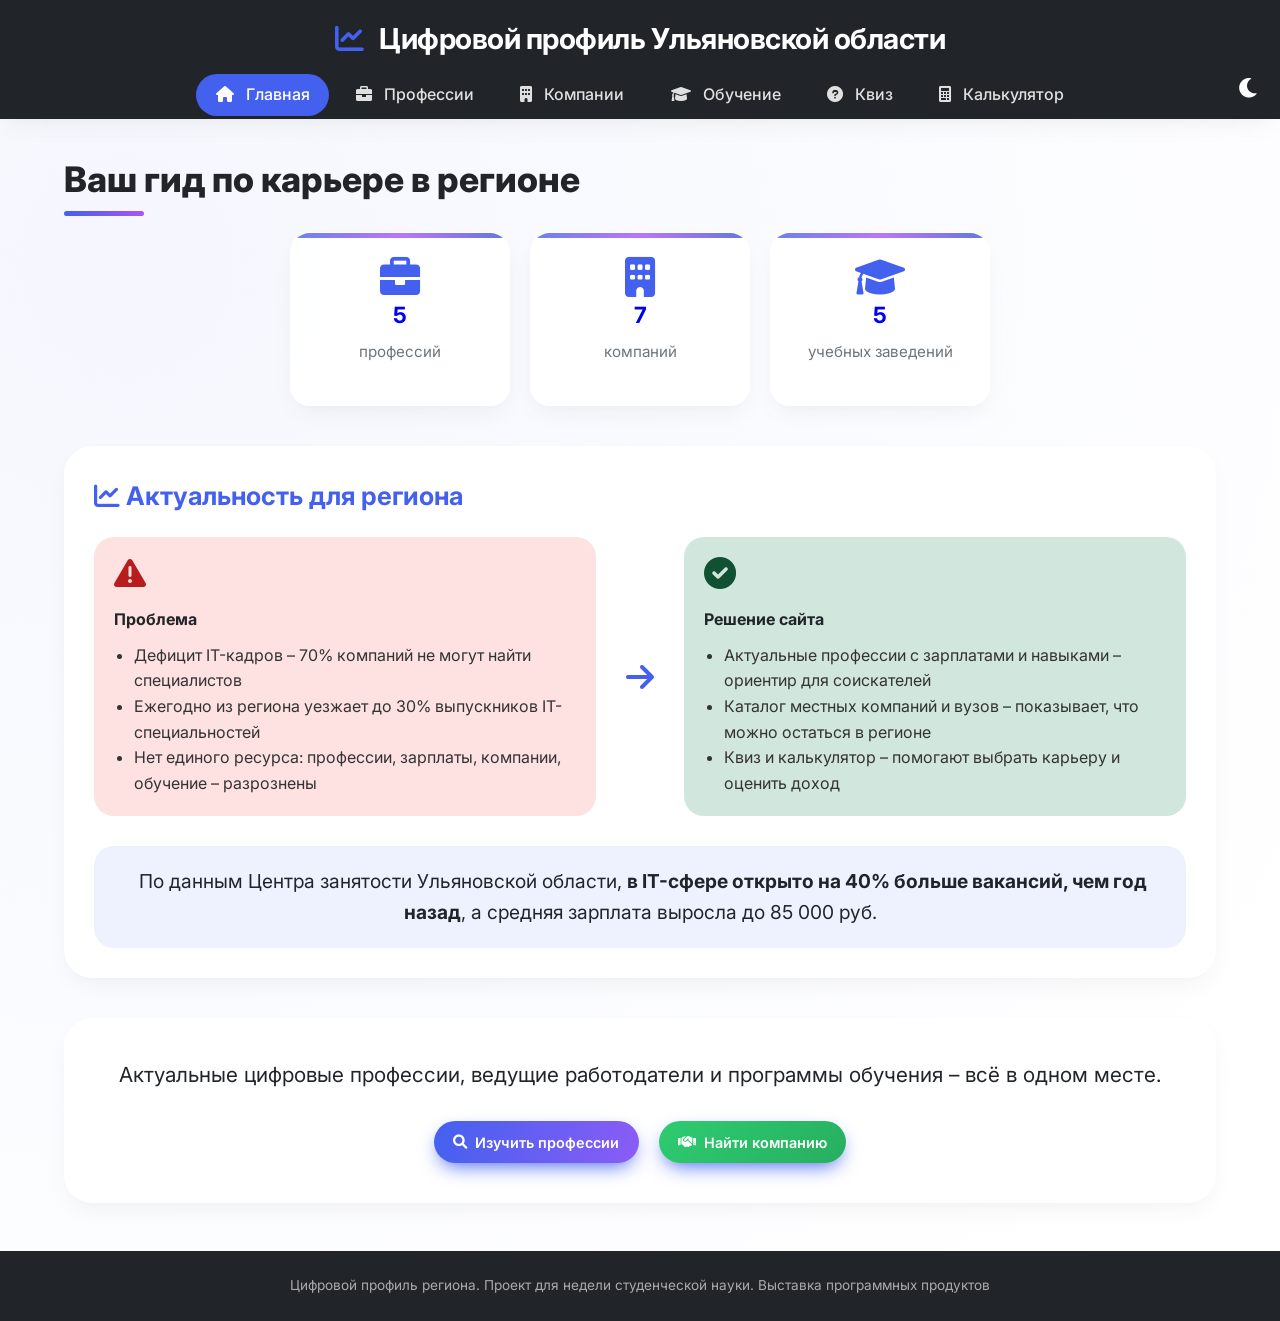
==== commit 7a9055f3: "index.html" ====
--- a/index.html
+++ b/index.html
@@ -109,7 +109,7 @@
 
     <footer>
         <p>Цифровой профиль региона. Проект для недели студенческой науки. Выставка программных продуктов</p>
-        <p style="margin-top: 10px;"><i class="fas fa-envelope"></i> info@digit73.ru</p>
+       
     </footer>
 
     <script src="js/data.js"></script>
--- a/css/style.css
+++ b/css/style.css
@@ -584,4 +584,46 @@
 /* Иконки в карточках */
 body.dark-theme .card i {
     color: #a0b4ff;
-}+}
+
+/* -------------------- ДОРАБОТКА ТЁМНОЙ ТЕМЫ ДЛЯ БЛОКОВ "ПРОБЛЕМА/РЕШЕНИЕ" -------------------- */
+/* Блок актуальности – фон и текст */
+body.dark-theme [style*="background: white"] {
+    background: #2d2d44 !important;
+    color: #e0e0e0 !important;
+}
+/* Карточка "Проблема" (красный фон) */
+body.dark-theme [style*="background: #fee2e2"] {
+    background: #4a1a1a !important;   /* Тёмно-красный */
+    color: #ffb3b3 !important;
+}
+body.dark-theme [style*="background: #fee2e2"] ul,
+body.dark-theme [style*="background: #fee2e2"] li,
+body.dark-theme [style*="background: #fee2e2"] h4 {
+    color: #ffd6d6 !important;
+}
+/* Карточка "Решение" (зелёный фон) */
+body.dark-theme [style*="background: #d1e7dd"] {
+    background: #1a3a2a !important;   /* Тёмно-зелёный */
+    color: #b3ffcc !important;
+}
+body.dark-theme [style*="background: #d1e7dd"] ul,
+body.dark-theme [style*="background: #d1e7dd"] li,
+body.dark-theme [style*="background: #d1e7dd"] h4 {
+    color: #ccffdd !important;
+}
+/* Блок статистики (синий фон) */
+body.dark-theme [style*="background: #eef2ff"] {
+    background: #1e2a4a !important;
+    color: #cce4ff !important;
+}
+body.dark-theme [style*="background: #eef2ff"] strong {
+    color: #ffd966 !important;
+}
+/* Карточки статистики на главной (они и так работают через общие правила .card в тёмной теме, но добавим для надёжности) */
+body.dark-theme .card h3 {
+    color: #ffffff !important;
+}
+body.dark-theme .card p {
+    color: #c0c0e0 !important;
+}
